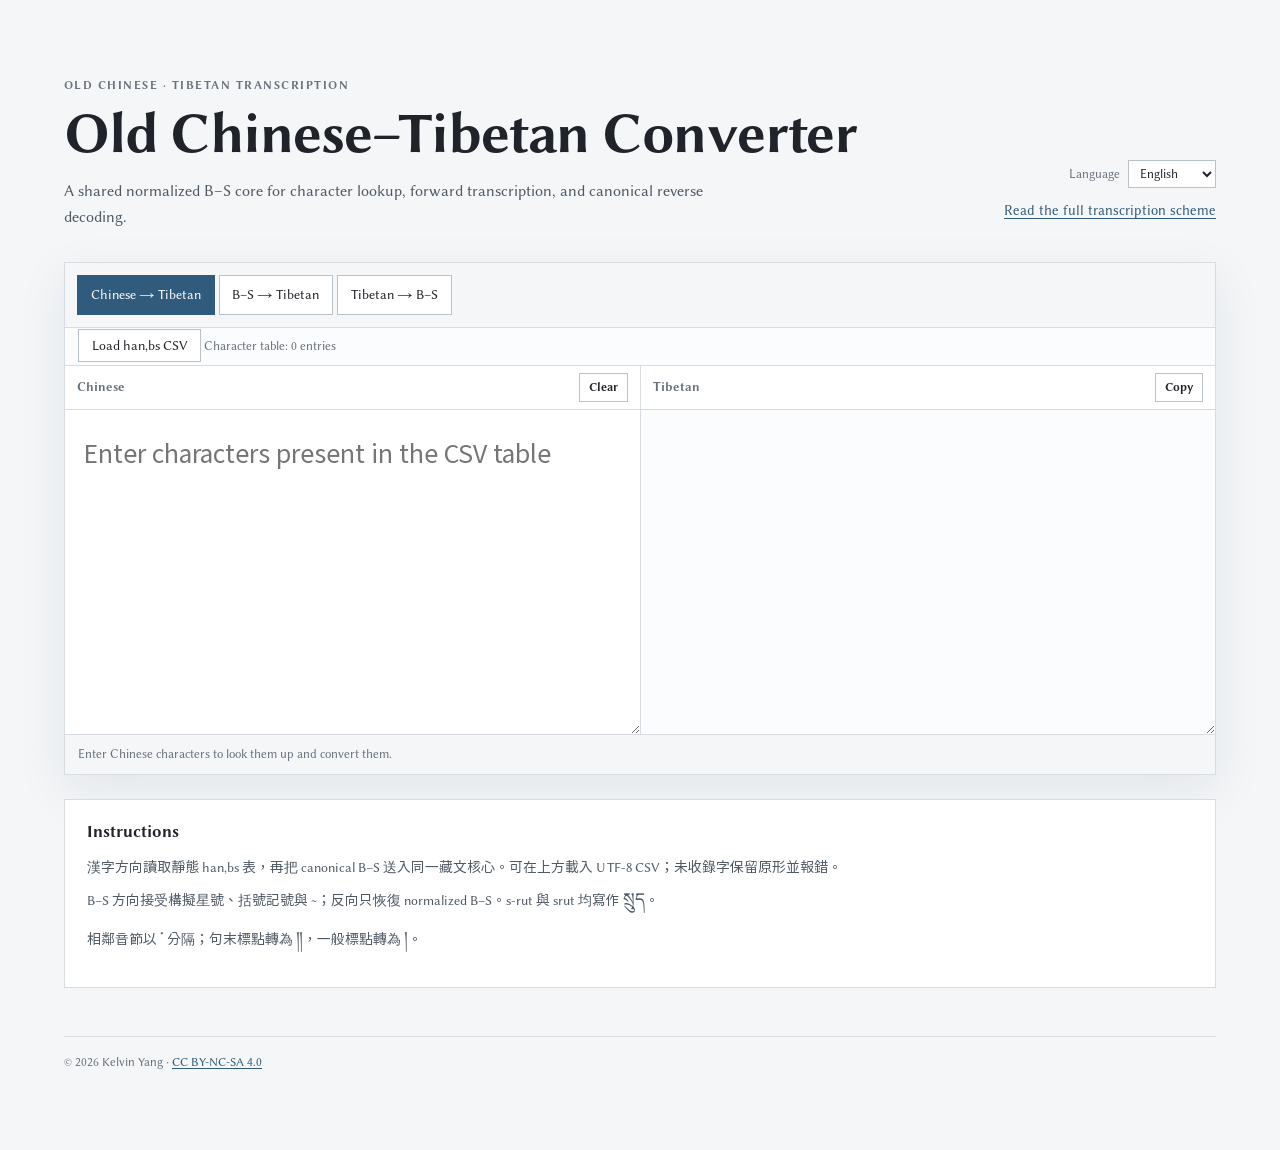
==== converter/index.html @ f6e24ae7 "feat: add Old Chinese Tibetan transcription scheme" ====
<!doctype html>
<html lang="zh-Hant">
<head>
  <meta charset="utf-8">
  <meta name="viewport" content="width=device-width, initial-scale=1">
  <meta name="description" content="漢字、Baxter–Sagart 上古漢語擬音與藏文雙向轉換。">
  <title>上古漢語–藏文轉換器</title>
  <link rel="preload" href="../fonts/NotoSerifTibetan-Regular.woff2?v=oc-tibetan-v1" as="font" type="font/woff2" crossorigin fetchpriority="high">
  <link rel="preload" href="../fonts/shanggu-web/ShangguSans-Regular-core.woff2?v=oc-tibetan-v1" as="font" type="font/woff2" crossorigin>
  <link rel="stylesheet" href="../fonts/shanggu-web.css?v=oc-tibetan-v1">
  <style>
    @font-face{font-family:"Libertinus";src:url("../fonts/LibertinusSans-Regular.woff2?v=oc-tibetan-v1") format("woff2");font-weight:400;font-display:swap}
    @font-face{font-family:"Libertinus";src:url("../fonts/LibertinusSans-Bold.woff2?v=oc-tibetan-v1") format("woff2");font-weight:700;font-display:swap}
    @font-face{font-family:"Tibetan";src:url("../fonts/NotoSerifTibetan-Regular.woff2?v=oc-tibetan-v1") format("woff2");font-weight:400;font-display:swap}
    :root{--ink:#20242a;--muted:#68717c;--line:#d6dce2;--accent:#315b7d;--soft:#f4f6f8;color:var(--ink);background:#f4f6f8;font-family:"Libertinus","Shanggu Web",sans-serif;font-synthesis:none}
    *{box-sizing:border-box}body{min-height:100vh;margin:0;line-height:1.6}.page{width:min(72rem,calc(100% - 2rem));margin:0 auto;padding:clamp(2rem,6vw,5rem) 0}
    header{display:flex;align-items:flex-end;justify-content:space-between;gap:2rem;margin-bottom:2rem}.eyebrow{margin:0 0 .4rem;color:var(--muted);font-size:.72rem;font-weight:700;letter-spacing:.13em;text-transform:uppercase}
    h1{margin:0;font-size:clamp(2rem,5vw,3.6rem);font-weight:700;line-height:1.12;letter-spacing:-.025em}.lead{max-width:42rem;margin:.8rem 0 0;color:#4f5964}a{color:var(--accent);text-underline-offset:.18em}
    .header-actions{display:flex;flex:0 0 auto;flex-direction:column;align-items:flex-end;gap:.7rem;padding-bottom:.5rem}.language{display:inline-flex;align-items:center;gap:.45rem;color:var(--muted);font-size:.8rem}
    .language select{border:1px solid #b9c1c9;padding:.3rem .45rem;color:var(--ink);background:#fff;font:inherit}.scheme-links{display:flex;flex-direction:column;align-items:flex-end;font-size:.9rem}
    .tool{overflow:hidden;border:1px solid var(--line);background:#fff;box-shadow:0 1rem 3rem rgba(29,43,56,.08)}.toolbar{display:flex;align-items:center;justify-content:space-between;gap:1rem;padding:.75rem;border-bottom:1px solid var(--line);background:var(--soft)}
    .directions{display:flex;flex-wrap:wrap;gap:.25rem}.options{padding:.45rem .8rem;border-bottom:1px solid var(--line);color:var(--muted);background:#fbfcfd;font-size:.8rem}
    button,.file-button{border:1px solid #b9c1c9;padding:.5rem .8rem;color:var(--ink);background:#fff;font:inherit;font-size:.86rem;cursor:pointer}button:hover,.file-button:hover{border-color:var(--accent);color:var(--accent)}button[aria-pressed="true"]{border-color:var(--accent);color:#fff;background:var(--accent)}
    button:focus-visible,textarea:focus-visible,select:focus-visible{outline:2px solid #8db1ce;outline-offset:2px}.editors{display:grid;grid-template-columns:1fr 1fr;min-height:23rem}.pane{display:flex;min-width:0;flex-direction:column}.pane+.pane{border-left:1px solid var(--line)}
    .pane-head{display:flex;align-items:center;justify-content:space-between;min-height:2.75rem;padding:.45rem .75rem;border-bottom:1px solid var(--line);color:var(--muted);font-size:.8rem;font-weight:700}.pane-head button{padding:.25rem .55rem;font-size:.75rem}
    textarea{display:block;width:100%;flex:1;resize:vertical;border:0;padding:1.2rem;color:var(--ink);background:#fff;font:1.15rem/1.85 "Libertinus","Shanggu Web",sans-serif}textarea[readonly]{background:#fbfcfd}textarea.tibetan{font-family:"Tibetan",serif;font-size:1.8rem;line-height:1.9}textarea.han{font-family:"Shanggu Web",sans-serif;font-size:1.55rem;line-height:1.9}
    .status{min-height:2.5rem;margin:0;padding:.6rem .8rem;border-top:1px solid var(--line);color:var(--muted);background:var(--soft);font-size:.8rem}.status.error{color:#8a342c;background:#fff3f1}
    .instructions{margin-top:1.5rem;padding:1.2rem 1.4rem;border:1px solid var(--line);background:#fff}.instructions h2{margin:0 0 .7rem;font-size:1.05rem}.instructions p{margin:.65rem 0;color:#4f5964;font-size:.86rem}code{font-family:"Libertinus",sans-serif}.tibetan-inline{font-family:"Tibetan",serif;font-size:1.25em}
    input[type="file"]{position:absolute;width:1px;height:1px;opacity:0;pointer-events:none}footer{margin-top:3rem;padding-top:1rem;border-top:1px solid var(--line);color:var(--muted);font-size:.78rem}
    @media(max-width:720px){.page{width:min(100% - 1rem,72rem);padding-top:1.5rem}header{display:block}.header-actions,.scheme-links{align-items:flex-start;margin-top:.8rem}.editors{grid-template-columns:1fr}.pane+.pane{border-left:0;border-top:1px solid var(--line)}textarea{min-height:12rem}}
  </style>
</head>
<body><main class="page">
  <header>
    <div><p class="eyebrow">Old Chinese · Tibetan transcription</p><h1 id="page-title">上古漢語–藏文轉換器</h1><p class="lead" id="lead">以 normalized B–S 為共同核心，支援漢字查表、B–S 正向轉寫及本方案藏文反向解碼。</p></div>
    <div class="header-actions"><label class="language"><span id="language-label">語言</span><select id="language"><option value="zh-Hant">繁體中文</option><option value="en">English</option></select></label><div class="scheme-links"><a id="scheme-link" href="../上古漢語藏文轉寫方案.html">閱讀完整轉寫方案</a></div></div>
  </header>
  <section class="tool" id="tool" aria-label="上古漢語–藏文轉換工具">
    <div class="toolbar"><div class="directions" id="directions" role="group" aria-label="轉換方向"><button id="direction-han" type="button" aria-pressed="true">漢字 → 藏文</button><button id="direction-bs" type="button" aria-pressed="false">B–S → 藏文</button><button id="direction-bo-bs" type="button" aria-pressed="false">藏文 → B–S</button></div><button id="swap" type="button" hidden>交換</button></div>
    <div class="options" id="han-options"><label class="file-button" for="csv-file" id="csv-label">載入 han,bs CSV</label><input id="csv-file" type="file" accept=".csv,text/csv"> <span id="table-status">正在載入漢字表……</span></div>
    <div class="editors"><div class="pane"><div class="pane-head"><label id="input-label" for="input">漢字</label><button id="clear" type="button">清除</button></div><textarea id="input" class="han" spellcheck="false" autocomplete="off" placeholder="輸入漢字；未收錄字不猜測"></textarea></div><div class="pane"><div class="pane-head"><label id="output-label" for="output">藏文</label><button id="copy" type="button">複製</button></div><textarea id="output" class="tibetan" readonly aria-live="polite"></textarea></div></div>
    <p class="status" id="status">正在載入漢字表……</p>
  </section>
  <section class="instructions" aria-labelledby="instructions-title"><h2 id="instructions-title">使用說明</h2><p id="instruction-han">漢字方向讀取靜態 <code>han,bs</code> 表，再把 canonical B–S 送入同一藏文核心。可在上方載入 UTF-8 CSV；未收錄字保留原形並報錯。</p><p id="instruction-bs">B–S 方向接受構擬星號、括號記號與 <code>~</code>；反向只恢復 normalized B–S。<code>s-rut</code> 與 <code>srut</code> 均寫作 <span class="tibetan-inline">སྲུད</span>。</p><p id="instruction-punctuation">相鄰音節以 <span class="tibetan-inline">་</span> 分隔；句末標點轉為 <span class="tibetan-inline">༎</span>，一般標點轉為 <span class="tibetan-inline">།</span>。</p></section>
  <footer>© 2026 Kelvin Yang · <a id="license" rel="license" href="https://creativecommons.org/licenses/by-nc-sa/4.0/deed.zh-hant">CC BY-NC-SA 4.0</a></footer>
</main>
<script src="data/rules.js?v=oc-tibetan-v1"></script><script src="converter.js?v=oc-tibetan-v1"></script>
<script>
  const strings={
    'zh-Hant':{title:'上古漢語–藏文轉換器',lead:'以 normalized B–S 為共同核心，支援漢字查表、B–S 正向轉寫及本方案藏文反向解碼。',language:'語言',scheme:'閱讀完整轉寫方案',han:'漢字 → 藏文',bs:'B–S → 藏文',reverse:'藏文 → B–S',swap:'交換',clear:'清除',copy:'複製',copied:'已複製',hanLabel:'漢字',boLabel:'藏文',hanPlaceholder:'輸入漢字；未收錄字不猜測',bsPlaceholder:'例如：*s-rut  *m-s-rəʔ',boPlaceholder:'例如：སྲུད',csv:'載入 han,bs CSV',loading:'正在載入漢字表……',failed:'預設漢字表無法載入；可手動選取 CSV。',ready:n=>`漢字表：${n} 字`,done:'轉換完成。',emptyHan:'輸入漢字後即時查表轉成藏文。',emptyBs:'輸入 B–S 後即時轉成藏文。',emptyReverse:'輸入本方案藏文後即時轉回 normalized B–S。',instructions:'使用說明'},
    en:{title:'Old Chinese–Tibetan Converter',lead:'A shared normalized B–S core for character lookup, forward transcription, and canonical reverse decoding.',language:'Language',scheme:'Read the full transcription scheme',han:'Chinese → Tibetan',bs:'B–S → Tibetan',reverse:'Tibetan → B–S',swap:'Swap',clear:'Clear',copy:'Copy',copied:'Copied',hanLabel:'Chinese',boLabel:'Tibetan',hanPlaceholder:'Enter characters present in the CSV table',bsPlaceholder:'Example: *s-rut  *m-s-rəʔ',boPlaceholder:'Example: སྲུད',csv:'Load han,bs CSV',loading:'Loading character table…',failed:'The default table could not be loaded; select a CSV manually.',ready:n=>`Character table: ${n} entries`,done:'Conversion complete.',emptyHan:'Enter Chinese characters to look them up and convert them.',emptyBs:'Enter B–S to convert it to Tibetan.',emptyReverse:'Enter scheme Tibetan to decode it to normalized B–S.',instructions:'Instructions'}
  };
  let saved='';try{saved=localStorage.getItem('oc-tibetan-language')||''}catch(_){}
  const state={direction:'han',table:null,tableFailed:false,language:saved||(navigator.language.toLowerCase().startsWith('zh')?'zh-Hant':'en')};
  const input=document.querySelector('#input'),output=document.querySelector('#output'),status=document.querySelector('#status'),tableStatus=document.querySelector('#table-status');
  const directionHan=document.querySelector('#direction-han'),directionBs=document.querySelector('#direction-bs'),directionBoBs=document.querySelector('#direction-bo-bs'),languageSelect=document.querySelector('#language');
  const t=()=>strings[state.language];
  function convert(){
    if(state.direction==='han'&&!state.table){output.value='';status.classList.toggle('error',state.tableFailed);status.textContent=state.tableFailed?t().failed:t().loading;return}
    const result=state.direction==='han'?BsTibetan.hanToTibetan(input.value,state.table):state.direction==='bs'?BsTibetan.convertBsText(input.value):BsTibetan.convertTibetanText(input.value);
    output.value=result.output;status.classList.toggle('error',result.errors.length>0);status.textContent=result.errors.length?result.errors.join(state.language==='en'?'; ':'；'):input.value.trim()?t().done:state.direction==='han'?t().emptyHan:state.direction==='bs'?t().emptyBs:t().emptyReverse;
  }
  function setDirection(direction,preserve=false){
    state.direction=direction;directionHan.setAttribute('aria-pressed',direction==='han');directionBs.setAttribute('aria-pressed',direction==='bs');directionBoBs.setAttribute('aria-pressed',direction==='bo-bs');
    const reverse=direction==='bo-bs';document.querySelector('#input-label').textContent=direction==='han'?t().hanLabel:direction==='bs'?'B–S':t().boLabel;document.querySelector('#output-label').textContent=reverse?'B–S':t().boLabel;
    input.classList.toggle('tibetan',reverse);input.classList.toggle('han',direction==='han');output.classList.toggle('tibetan',!reverse);document.querySelector('#han-options').hidden=direction!=='han';document.querySelector('#swap').hidden=direction==='han';
    input.placeholder=direction==='han'?t().hanPlaceholder:direction==='bs'?t().bsPlaceholder:t().boPlaceholder;if(!preserve){input.value='';output.value=''}convert();
  }
  function applyLanguage(){
    const s=t();document.documentElement.lang=state.language;document.title=s.title;document.querySelector('#page-title').textContent=s.title;document.querySelector('#lead').textContent=s.lead;document.querySelector('#language-label').textContent=s.language;document.querySelector('#scheme-link').textContent=s.scheme;document.querySelector('#scheme-link').href=state.language==='en'?'../上古漢語藏文轉寫方案-en.html':'../上古漢語藏文轉寫方案.html';
    directionHan.textContent=s.han;directionBs.textContent=s.bs;directionBoBs.textContent=s.reverse;document.querySelector('#swap').textContent=s.swap;document.querySelector('#clear').textContent=s.clear;document.querySelector('#copy').textContent=s.copy;document.querySelector('#csv-label').textContent=s.csv;document.querySelector('#instructions-title').textContent=s.instructions;document.querySelector('#license').href='https://creativecommons.org/licenses/by-nc-sa/4.0/deed.'+(state.language==='en'?'en':'zh-hant');tableStatus.textContent=state.table?s.ready(state.table.size):state.tableFailed?s.failed:s.loading;languageSelect.value=state.language;setDirection(state.direction,true);
  }
  function loadTable(text){try{state.table=BsTibetan.parseHanBsCsv(text);state.tableFailed=false;tableStatus.textContent=t().ready(state.table.size)}catch(error){state.table=null;state.tableFailed=true;tableStatus.textContent=error.message}convert()}
  input.addEventListener('input',convert);directionHan.addEventListener('click',()=>setDirection('han'));directionBs.addEventListener('click',()=>setDirection('bs'));directionBoBs.addEventListener('click',()=>setDirection('bo-bs'));
  languageSelect.addEventListener('change',event=>{state.language=event.target.value;try{localStorage.setItem('oc-tibetan-language',state.language)}catch(_){}applyLanguage()});
  document.querySelector('#swap').addEventListener('click',()=>{const value=output.value;setDirection(state.direction==='bs'?'bo-bs':'bs',true);input.value=value;convert();input.focus()});
  document.querySelector('#clear').addEventListener('click',()=>{input.value='';convert();input.focus()});
  document.querySelector('#copy').addEventListener('click',async event=>{if(!output.value)return;try{await navigator.clipboard.writeText(output.value);event.currentTarget.textContent=t().copied;setTimeout(()=>event.currentTarget.textContent=t().copy,1200)}catch(_){output.select();document.execCommand('copy')}});
  document.querySelector('#csv-file').addEventListener('change',async event=>{const file=event.target.files[0];if(file)loadTable(await file.text())});
  applyLanguage();if(typeof fetch==='function')fetch('data/han-bs.csv?v=oc-tibetan-v1').then(response=>{if(!response.ok)throw new Error(String(response.status));return response.text()}).then(loadTable).catch(()=>{state.tableFailed=true;tableStatus.textContent=t().failed;convert()});
</script>
</body></html>
---- fonts/shanggu-web.css ----
@font-face{font-family:"Shanggu Web";src:url("shanggu-web/ShangguSans-Regular-core.woff2?v=oc-tibetan-v1") format("woff2");font-weight:400;font-style:normal;font-display:swap}
@font-face{font-family:"Shanggu Web";src:url("shanggu-web/ShangguSans-Bold-core.woff2?v=oc-tibetan-v1") format("woff2");font-weight:700;font-style:normal;font-display:swap}
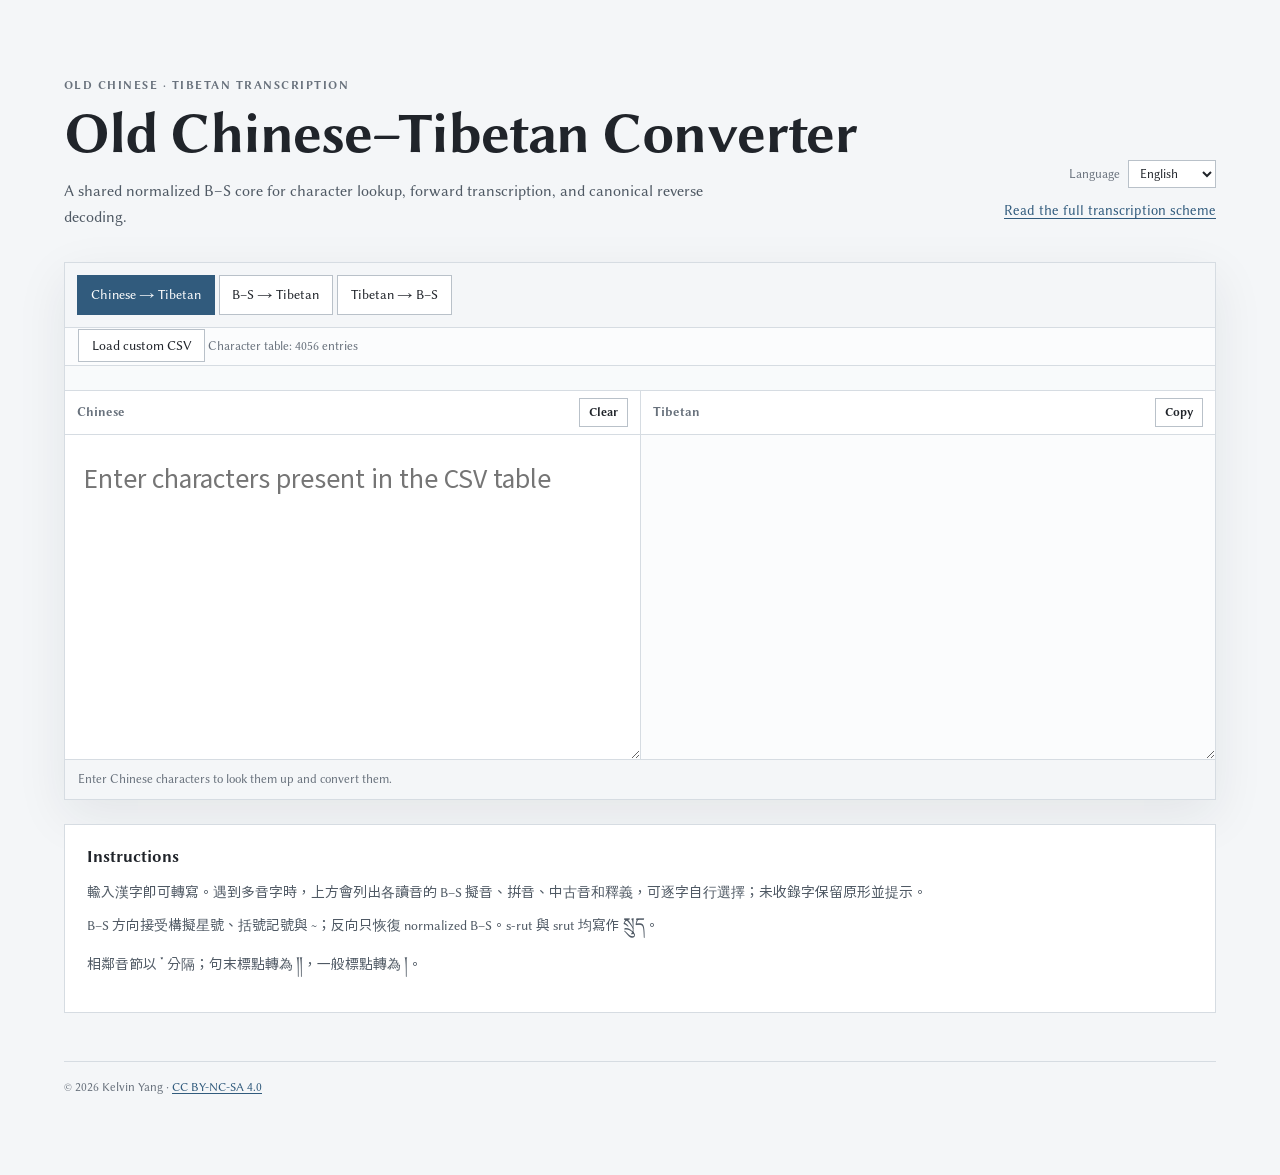
==== commit 94f39e10: "feat: add Baxter-Sagart character readings" ====
--- a/converter/index.html
+++ b/converter/index.html
@@ -5,13 +5,13 @@
   <meta name="viewport" content="width=device-width, initial-scale=1">
   <meta name="description" content="漢字、Baxter–Sagart 上古漢語擬音與藏文雙向轉換。">
   <title>上古漢語–藏文轉換器</title>
-  <link rel="preload" href="../fonts/NotoSerifTibetan-Regular.woff2?v=oc-tibetan-v1" as="font" type="font/woff2" crossorigin fetchpriority="high">
-  <link rel="preload" href="../fonts/shanggu-web/ShangguSans-Regular-core.woff2?v=oc-tibetan-v1" as="font" type="font/woff2" crossorigin>
-  <link rel="stylesheet" href="../fonts/shanggu-web.css?v=oc-tibetan-v1">
+  <link rel="preload" href="../fonts/NotoSerifTibetan-Regular.woff2?v=oc-tibetan-v2" as="font" type="font/woff2" crossorigin fetchpriority="high">
+  <link rel="preload" href="../fonts/shanggu-web/ShangguSans-Regular-core.woff2?v=oc-tibetan-v2" as="font" type="font/woff2" crossorigin>
+  <link rel="stylesheet" href="../fonts/shanggu-web.css?v=oc-tibetan-v2">
   <style>
-    @font-face{font-family:"Libertinus";src:url("../fonts/LibertinusSans-Regular.woff2?v=oc-tibetan-v1") format("woff2");font-weight:400;font-display:swap}
-    @font-face{font-family:"Libertinus";src:url("../fonts/LibertinusSans-Bold.woff2?v=oc-tibetan-v1") format("woff2");font-weight:700;font-display:swap}
-    @font-face{font-family:"Tibetan";src:url("../fonts/NotoSerifTibetan-Regular.woff2?v=oc-tibetan-v1") format("woff2");font-weight:400;font-display:swap}
+    @font-face{font-family:"Libertinus";src:url("../fonts/LibertinusSans-Regular.woff2?v=oc-tibetan-v2") format("woff2");font-weight:400;font-display:swap}
+    @font-face{font-family:"Libertinus";src:url("../fonts/LibertinusSans-Bold.woff2?v=oc-tibetan-v2") format("woff2");font-weight:700;font-display:swap}
+    @font-face{font-family:"Tibetan";src:url("../fonts/NotoSerifTibetan-Regular.woff2?v=oc-tibetan-v2") format("woff2");font-weight:400;font-display:swap}
     :root{--ink:#20242a;--muted:#68717c;--line:#d6dce2;--accent:#315b7d;--soft:#f4f6f8;color:var(--ink);background:#f4f6f8;font-family:"Libertinus","Shanggu Web",sans-serif;font-synthesis:none}
     *{box-sizing:border-box}body{min-height:100vh;margin:0;line-height:1.6}.page{width:min(72rem,calc(100% - 2rem));margin:0 auto;padding:clamp(2rem,6vw,5rem) 0}
     header{display:flex;align-items:flex-end;justify-content:space-between;gap:2rem;margin-bottom:2rem}.eyebrow{margin:0 0 .4rem;color:var(--muted);font-size:.72rem;font-weight:700;letter-spacing:.13em;text-transform:uppercase}
@@ -20,6 +20,7 @@
     .language select{border:1px solid #b9c1c9;padding:.3rem .45rem;color:var(--ink);background:#fff;font:inherit}.scheme-links{display:flex;flex-direction:column;align-items:flex-end;font-size:.9rem}
     .tool{overflow:hidden;border:1px solid var(--line);background:#fff;box-shadow:0 1rem 3rem rgba(29,43,56,.08)}.toolbar{display:flex;align-items:center;justify-content:space-between;gap:1rem;padding:.75rem;border-bottom:1px solid var(--line);background:var(--soft)}
     .directions{display:flex;flex-wrap:wrap;gap:.25rem}.options{padding:.45rem .8rem;border-bottom:1px solid var(--line);color:var(--muted);background:#fbfcfd;font-size:.8rem}
+    .reading-choices{display:grid;grid-template-columns:repeat(auto-fit,minmax(17rem,1fr));gap:.55rem;padding:.75rem;border-bottom:1px solid var(--line);background:#f8fafb}.reading-choice{display:grid;grid-template-columns:auto 1fr;align-items:center;gap:.55rem;min-width:0}.reading-choice span{font-family:"Shanggu Web",sans-serif;font-size:1.2rem}.reading-choice select{min-width:0;width:100%;border:1px solid #b9c1c9;padding:.4rem .5rem;background:#fff;font:inherit}
     button,.file-button{border:1px solid #b9c1c9;padding:.5rem .8rem;color:var(--ink);background:#fff;font:inherit;font-size:.86rem;cursor:pointer}button:hover,.file-button:hover{border-color:var(--accent);color:var(--accent)}button[aria-pressed="true"]{border-color:var(--accent);color:#fff;background:var(--accent)}
     button:focus-visible,textarea:focus-visible,select:focus-visible{outline:2px solid #8db1ce;outline-offset:2px}.editors{display:grid;grid-template-columns:1fr 1fr;min-height:23rem}.pane{display:flex;min-width:0;flex-direction:column}.pane+.pane{border-left:1px solid var(--line)}
     .pane-head{display:flex;align-items:center;justify-content:space-between;min-height:2.75rem;padding:.45rem .75rem;border-bottom:1px solid var(--line);color:var(--muted);font-size:.8rem;font-weight:700}.pane-head button{padding:.25rem .55rem;font-size:.75rem}
@@ -37,46 +38,56 @@
   </header>
   <section class="tool" id="tool" aria-label="上古漢語–藏文轉換工具">
     <div class="toolbar"><div class="directions" id="directions" role="group" aria-label="轉換方向"><button id="direction-han" type="button" aria-pressed="true">漢字 → 藏文</button><button id="direction-bs" type="button" aria-pressed="false">B–S → 藏文</button><button id="direction-bo-bs" type="button" aria-pressed="false">藏文 → B–S</button></div><button id="swap" type="button" hidden>交換</button></div>
-    <div class="options" id="han-options"><label class="file-button" for="csv-file" id="csv-label">載入 han,bs CSV</label><input id="csv-file" type="file" accept=".csv,text/csv"> <span id="table-status">正在載入漢字表……</span></div>
+    <div class="options" id="han-options"><label class="file-button" for="csv-file" id="csv-label">載入自訂 CSV</label><input id="csv-file" type="file" accept=".csv,text/csv"> <span id="table-status">正在載入漢字表……</span></div>
+    <div class="reading-choices" id="reading-choices" aria-label="多音字讀音選擇" hidden></div>
     <div class="editors"><div class="pane"><div class="pane-head"><label id="input-label" for="input">漢字</label><button id="clear" type="button">清除</button></div><textarea id="input" class="han" spellcheck="false" autocomplete="off" placeholder="輸入漢字；未收錄字不猜測"></textarea></div><div class="pane"><div class="pane-head"><label id="output-label" for="output">藏文</label><button id="copy" type="button">複製</button></div><textarea id="output" class="tibetan" readonly aria-live="polite"></textarea></div></div>
     <p class="status" id="status">正在載入漢字表……</p>
   </section>
-  <section class="instructions" aria-labelledby="instructions-title"><h2 id="instructions-title">使用說明</h2><p id="instruction-han">漢字方向讀取靜態 <code>han,bs</code> 表，再把 canonical B–S 送入同一藏文核心。可在上方載入 UTF-8 CSV；未收錄字保留原形並報錯。</p><p id="instruction-bs">B–S 方向接受構擬星號、括號記號與 <code>~</code>；反向只恢復 normalized B–S。<code>s-rut</code> 與 <code>srut</code> 均寫作 <span class="tibetan-inline">སྲུད</span>。</p><p id="instruction-punctuation">相鄰音節以 <span class="tibetan-inline">་</span> 分隔；句末標點轉為 <span class="tibetan-inline">༎</span>，一般標點轉為 <span class="tibetan-inline">།</span>。</p></section>
+  <section class="instructions" aria-labelledby="instructions-title"><h2 id="instructions-title">使用說明</h2><p id="instruction-han">輸入漢字即可轉寫。遇到多音字時，上方會列出各讀音的 B–S 擬音、拼音、中古音和釋義，可逐字自行選擇；未收錄字保留原形並提示。</p><p id="instruction-bs">B–S 方向接受構擬星號、括號記號與 <code>~</code>；反向只恢復 normalized B–S。<code>s-rut</code> 與 <code>srut</code> 均寫作 <span class="tibetan-inline">སྲུད</span>。</p><p id="instruction-punctuation">相鄰音節以 <span class="tibetan-inline">་</span> 分隔；句末標點轉為 <span class="tibetan-inline">༎</span>，一般標點轉為 <span class="tibetan-inline">།</span>。</p></section>
   <footer>© 2026 Kelvin Yang · <a id="license" rel="license" href="https://creativecommons.org/licenses/by-nc-sa/4.0/deed.zh-hant">CC BY-NC-SA 4.0</a></footer>
 </main>
-<script src="data/rules.js?v=oc-tibetan-v1"></script><script src="converter.js?v=oc-tibetan-v1"></script>
+<script src="data/rules.js?v=oc-tibetan-v2"></script><script src="converter.js?v=oc-tibetan-v2"></script>
 <script>
   const strings={
-    'zh-Hant':{title:'上古漢語–藏文轉換器',lead:'以 normalized B–S 為共同核心，支援漢字查表、B–S 正向轉寫及本方案藏文反向解碼。',language:'語言',scheme:'閱讀完整轉寫方案',han:'漢字 → 藏文',bs:'B–S → 藏文',reverse:'藏文 → B–S',swap:'交換',clear:'清除',copy:'複製',copied:'已複製',hanLabel:'漢字',boLabel:'藏文',hanPlaceholder:'輸入漢字；未收錄字不猜測',bsPlaceholder:'例如：*s-rut  *m-s-rəʔ',boPlaceholder:'例如：སྲུད',csv:'載入 han,bs CSV',loading:'正在載入漢字表……',failed:'預設漢字表無法載入；可手動選取 CSV。',ready:n=>`漢字表：${n} 字`,done:'轉換完成。',emptyHan:'輸入漢字後即時查表轉成藏文。',emptyBs:'輸入 B–S 後即時轉成藏文。',emptyReverse:'輸入本方案藏文後即時轉回 normalized B–S。',instructions:'使用說明'},
-    en:{title:'Old Chinese–Tibetan Converter',lead:'A shared normalized B–S core for character lookup, forward transcription, and canonical reverse decoding.',language:'Language',scheme:'Read the full transcription scheme',han:'Chinese → Tibetan',bs:'B–S → Tibetan',reverse:'Tibetan → B–S',swap:'Swap',clear:'Clear',copy:'Copy',copied:'Copied',hanLabel:'Chinese',boLabel:'Tibetan',hanPlaceholder:'Enter characters present in the CSV table',bsPlaceholder:'Example: *s-rut  *m-s-rəʔ',boPlaceholder:'Example: སྲུད',csv:'Load han,bs CSV',loading:'Loading character table…',failed:'The default table could not be loaded; select a CSV manually.',ready:n=>`Character table: ${n} entries`,done:'Conversion complete.',emptyHan:'Enter Chinese characters to look them up and convert them.',emptyBs:'Enter B–S to convert it to Tibetan.',emptyReverse:'Enter scheme Tibetan to decode it to normalized B–S.',instructions:'Instructions'}
+    'zh-Hant':{title:'上古漢語–藏文轉換器',lead:'以 normalized B–S 為共同核心，支援漢字查表、B–S 正向轉寫及本方案藏文反向解碼。',language:'語言',scheme:'閱讀完整轉寫方案',han:'漢字 → 藏文',bs:'B–S → 藏文',reverse:'藏文 → B–S',swap:'交換',clear:'清除',copy:'複製',copied:'已複製',hanLabel:'漢字',boLabel:'藏文',hanPlaceholder:'輸入漢字；未收錄字不猜測',bsPlaceholder:'例如：*s-rut  *m-s-rəʔ',boPlaceholder:'例如：སྲུད',csv:'載入自訂 CSV',loading:'正在載入漢字表……',failed:'預設漢字表無法載入；可手動選取 CSV。',ready:n=>`漢字表：${n} 字`,done:'轉換完成。',ambiguous:n=>`有 ${n} 個多音字，請在上方選擇讀音。`,emptyHan:'輸入漢字後即時查表轉成藏文。',emptyBs:'輸入 B–S 後即時轉成藏文。',emptyReverse:'輸入本方案藏文後即時轉回 normalized B–S。',instructions:'使用說明'},
+    en:{title:'Old Chinese–Tibetan Converter',lead:'A shared normalized B–S core for character lookup, forward transcription, and canonical reverse decoding.',language:'Language',scheme:'Read the full transcription scheme',han:'Chinese → Tibetan',bs:'B–S → Tibetan',reverse:'Tibetan → B–S',swap:'Swap',clear:'Clear',copy:'Copy',copied:'Copied',hanLabel:'Chinese',boLabel:'Tibetan',hanPlaceholder:'Enter characters present in the CSV table',bsPlaceholder:'Example: *s-rut  *m-s-rəʔ',boPlaceholder:'Example: སྲུད',csv:'Load custom CSV',loading:'Loading character table…',failed:'The default table could not be loaded; select a CSV manually.',ready:n=>`Character table: ${n} entries`,done:'Conversion complete.',ambiguous:n=>`${n} polyphonic character${n===1?'':'s'}: choose readings above.`,emptyHan:'Enter Chinese characters to look them up and convert them.',emptyBs:'Enter B–S to convert it to Tibetan.',emptyReverse:'Enter scheme Tibetan to decode it to normalized B–S.',instructions:'Instructions'}
   };
   let saved='';try{saved=localStorage.getItem('oc-tibetan-language')||''}catch(_){}
-  const state={direction:'han',table:null,tableFailed:false,language:saved||(navigator.language.toLowerCase().startsWith('zh')?'zh-Hant':'en')};
-  const input=document.querySelector('#input'),output=document.querySelector('#output'),status=document.querySelector('#status'),tableStatus=document.querySelector('#table-status');
+  const state={direction:'han',table:null,tableFailed:false,readingChoices:{},language:saved||(navigator.language.toLowerCase().startsWith('zh')?'zh-Hant':'en')};
+  const input=document.querySelector('#input'),output=document.querySelector('#output'),status=document.querySelector('#status'),tableStatus=document.querySelector('#table-status'),readingChoices=document.querySelector('#reading-choices');
   const directionHan=document.querySelector('#direction-han'),directionBs=document.querySelector('#direction-bs'),directionBoBs=document.querySelector('#direction-bo-bs'),languageSelect=document.querySelector('#language');
   const t=()=>strings[state.language];
+  function readingLabel(option){return [option.bs,option.pinyin,option.middleChinese,option.gloss].filter(Boolean).join(' · ')}
+  function renderReadingChoices(ambiguities){
+    readingChoices.replaceChildren();readingChoices.hidden=state.direction!=='han'||!ambiguities.length;
+    for(const ambiguity of ambiguities){
+      const label=document.createElement('label');label.className='reading-choice';const character=document.createElement('span');character.textContent=ambiguity.character;const select=document.createElement('select');select.setAttribute('aria-label',`${ambiguity.character} ${ambiguity.index+1}`);
+      ambiguity.options.forEach((option,index)=>{const element=document.createElement('option');element.value=String(index);element.textContent=readingLabel(option);element.selected=index===ambiguity.selected;select.append(element)});
+      select.addEventListener('change',()=>{state.readingChoices[ambiguity.index]=Number(select.value);convert()});label.append(character,select);readingChoices.append(label);
+    }
+  }
   function convert(){
-    if(state.direction==='han'&&!state.table){output.value='';status.classList.toggle('error',state.tableFailed);status.textContent=state.tableFailed?t().failed:t().loading;return}
-    const result=state.direction==='han'?BsTibetan.hanToTibetan(input.value,state.table):state.direction==='bs'?BsTibetan.convertBsText(input.value):BsTibetan.convertTibetanText(input.value);
-    output.value=result.output;status.classList.toggle('error',result.errors.length>0);status.textContent=result.errors.length?result.errors.join(state.language==='en'?'; ':'；'):input.value.trim()?t().done:state.direction==='han'?t().emptyHan:state.direction==='bs'?t().emptyBs:t().emptyReverse;
+    if(state.direction==='han'&&!state.table){output.value='';renderReadingChoices([]);status.classList.toggle('error',state.tableFailed);status.textContent=state.tableFailed?t().failed:t().loading;return}
+    const result=state.direction==='han'?BsTibetan.hanToTibetan(input.value,state.table,state.readingChoices):state.direction==='bs'?BsTibetan.convertBsText(input.value):BsTibetan.convertTibetanText(input.value);
+    renderReadingChoices(result.ambiguities||[]);output.value=result.output;status.classList.toggle('error',result.errors.length>0);status.textContent=result.errors.length?result.errors.join(state.language==='en'?'; ':'；'):result.ambiguities?.length?t().ambiguous(result.ambiguities.length):input.value.trim()?t().done:state.direction==='han'?t().emptyHan:state.direction==='bs'?t().emptyBs:t().emptyReverse;
   }
   function setDirection(direction,preserve=false){
     state.direction=direction;directionHan.setAttribute('aria-pressed',direction==='han');directionBs.setAttribute('aria-pressed',direction==='bs');directionBoBs.setAttribute('aria-pressed',direction==='bo-bs');
     const reverse=direction==='bo-bs';document.querySelector('#input-label').textContent=direction==='han'?t().hanLabel:direction==='bs'?'B–S':t().boLabel;document.querySelector('#output-label').textContent=reverse?'B–S':t().boLabel;
     input.classList.toggle('tibetan',reverse);input.classList.toggle('han',direction==='han');output.classList.toggle('tibetan',!reverse);document.querySelector('#han-options').hidden=direction!=='han';document.querySelector('#swap').hidden=direction==='han';
-    input.placeholder=direction==='han'?t().hanPlaceholder:direction==='bs'?t().bsPlaceholder:t().boPlaceholder;if(!preserve){input.value='';output.value=''}convert();
+    input.placeholder=direction==='han'?t().hanPlaceholder:direction==='bs'?t().bsPlaceholder:t().boPlaceholder;if(!preserve){input.value='';output.value='';state.readingChoices={}}convert();
   }
   function applyLanguage(){
     const s=t();document.documentElement.lang=state.language;document.title=s.title;document.querySelector('#page-title').textContent=s.title;document.querySelector('#lead').textContent=s.lead;document.querySelector('#language-label').textContent=s.language;document.querySelector('#scheme-link').textContent=s.scheme;document.querySelector('#scheme-link').href=state.language==='en'?'../上古漢語藏文轉寫方案-en.html':'../上古漢語藏文轉寫方案.html';
     directionHan.textContent=s.han;directionBs.textContent=s.bs;directionBoBs.textContent=s.reverse;document.querySelector('#swap').textContent=s.swap;document.querySelector('#clear').textContent=s.clear;document.querySelector('#copy').textContent=s.copy;document.querySelector('#csv-label').textContent=s.csv;document.querySelector('#instructions-title').textContent=s.instructions;document.querySelector('#license').href='https://creativecommons.org/licenses/by-nc-sa/4.0/deed.'+(state.language==='en'?'en':'zh-hant');tableStatus.textContent=state.table?s.ready(state.table.size):state.tableFailed?s.failed:s.loading;languageSelect.value=state.language;setDirection(state.direction,true);
   }
   function loadTable(text){try{state.table=BsTibetan.parseHanBsCsv(text);state.tableFailed=false;tableStatus.textContent=t().ready(state.table.size)}catch(error){state.table=null;state.tableFailed=true;tableStatus.textContent=error.message}convert()}
-  input.addEventListener('input',convert);directionHan.addEventListener('click',()=>setDirection('han'));directionBs.addEventListener('click',()=>setDirection('bs'));directionBoBs.addEventListener('click',()=>setDirection('bo-bs'));
+  input.addEventListener('input',()=>{state.readingChoices={};convert()});directionHan.addEventListener('click',()=>setDirection('han'));directionBs.addEventListener('click',()=>setDirection('bs'));directionBoBs.addEventListener('click',()=>setDirection('bo-bs'));
   languageSelect.addEventListener('change',event=>{state.language=event.target.value;try{localStorage.setItem('oc-tibetan-language',state.language)}catch(_){}applyLanguage()});
   document.querySelector('#swap').addEventListener('click',()=>{const value=output.value;setDirection(state.direction==='bs'?'bo-bs':'bs',true);input.value=value;convert();input.focus()});
   document.querySelector('#clear').addEventListener('click',()=>{input.value='';convert();input.focus()});
   document.querySelector('#copy').addEventListener('click',async event=>{if(!output.value)return;try{await navigator.clipboard.writeText(output.value);event.currentTarget.textContent=t().copied;setTimeout(()=>event.currentTarget.textContent=t().copy,1200)}catch(_){output.select();document.execCommand('copy')}});
   document.querySelector('#csv-file').addEventListener('change',async event=>{const file=event.target.files[0];if(file)loadTable(await file.text())});
-  applyLanguage();if(typeof fetch==='function')fetch('data/han-bs.csv?v=oc-tibetan-v1').then(response=>{if(!response.ok)throw new Error(String(response.status));return response.text()}).then(loadTable).catch(()=>{state.tableFailed=true;tableStatus.textContent=t().failed;convert()});
+  applyLanguage();if(typeof fetch==='function')fetch('data/han-bs.csv?v=oc-tibetan-v2').then(response=>{if(!response.ok)throw new Error(String(response.status));return response.text()}).then(loadTable).catch(()=>{state.tableFailed=true;tableStatus.textContent=t().failed;convert()});
 </script>
 </body></html>
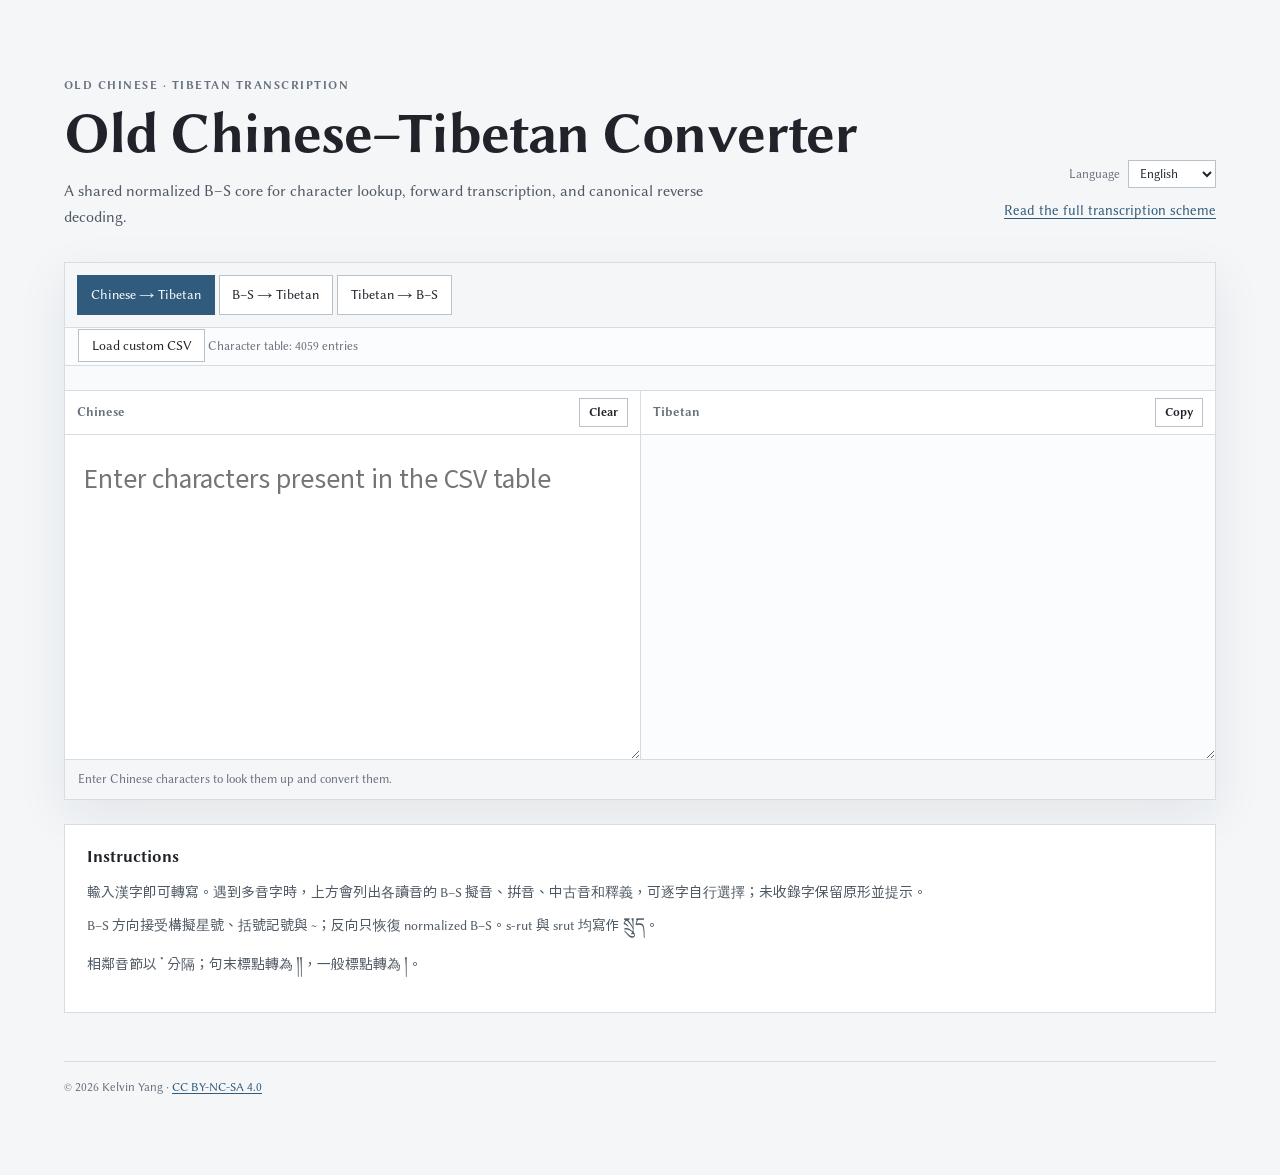
==== commit 48c4447b: "fix: ignore quotes in character conversion" ====
--- a/converter/index.html
+++ b/converter/index.html
@@ -5,13 +5,13 @@
   <meta name="viewport" content="width=device-width, initial-scale=1">
   <meta name="description" content="漢字、Baxter–Sagart 上古漢語擬音與藏文雙向轉換。">
   <title>上古漢語–藏文轉換器</title>
-  <link rel="preload" href="../fonts/NotoSerifTibetan-Regular.woff2?v=oc-tibetan-v2" as="font" type="font/woff2" crossorigin fetchpriority="high">
-  <link rel="preload" href="../fonts/shanggu-web/ShangguSans-Regular-core.woff2?v=oc-tibetan-v2" as="font" type="font/woff2" crossorigin>
-  <link rel="stylesheet" href="../fonts/shanggu-web.css?v=oc-tibetan-v2">
+  <link rel="preload" href="../fonts/NotoSerifTibetan-Regular.woff2?v=oc-tibetan-v3" as="font" type="font/woff2" crossorigin fetchpriority="high">
+  <link rel="preload" href="../fonts/shanggu-web/ShangguSans-Regular-core.woff2?v=oc-tibetan-v3" as="font" type="font/woff2" crossorigin>
+  <link rel="stylesheet" href="../fonts/shanggu-web.css?v=oc-tibetan-v3">
   <style>
-    @font-face{font-family:"Libertinus";src:url("../fonts/LibertinusSans-Regular.woff2?v=oc-tibetan-v2") format("woff2");font-weight:400;font-display:swap}
-    @font-face{font-family:"Libertinus";src:url("../fonts/LibertinusSans-Bold.woff2?v=oc-tibetan-v2") format("woff2");font-weight:700;font-display:swap}
-    @font-face{font-family:"Tibetan";src:url("../fonts/NotoSerifTibetan-Regular.woff2?v=oc-tibetan-v2") format("woff2");font-weight:400;font-display:swap}
+    @font-face{font-family:"Libertinus";src:url("../fonts/LibertinusSans-Regular.woff2?v=oc-tibetan-v3") format("woff2");font-weight:400;font-display:swap}
+    @font-face{font-family:"Libertinus";src:url("../fonts/LibertinusSans-Bold.woff2?v=oc-tibetan-v3") format("woff2");font-weight:700;font-display:swap}
+    @font-face{font-family:"Tibetan";src:url("../fonts/NotoSerifTibetan-Regular.woff2?v=oc-tibetan-v3") format("woff2");font-weight:400;font-display:swap}
     :root{--ink:#20242a;--muted:#68717c;--line:#d6dce2;--accent:#315b7d;--soft:#f4f6f8;color:var(--ink);background:#f4f6f8;font-family:"Libertinus","Shanggu Web",sans-serif;font-synthesis:none}
     *{box-sizing:border-box}body{min-height:100vh;margin:0;line-height:1.6}.page{width:min(72rem,calc(100% - 2rem));margin:0 auto;padding:clamp(2rem,6vw,5rem) 0}
     header{display:flex;align-items:flex-end;justify-content:space-between;gap:2rem;margin-bottom:2rem}.eyebrow{margin:0 0 .4rem;color:var(--muted);font-size:.72rem;font-weight:700;letter-spacing:.13em;text-transform:uppercase}
@@ -46,7 +46,7 @@
   <section class="instructions" aria-labelledby="instructions-title"><h2 id="instructions-title">使用說明</h2><p id="instruction-han">輸入漢字即可轉寫。遇到多音字時，上方會列出各讀音的 B–S 擬音、拼音、中古音和釋義，可逐字自行選擇；未收錄字保留原形並提示。</p><p id="instruction-bs">B–S 方向接受構擬星號、括號記號與 <code>~</code>；反向只恢復 normalized B–S。<code>s-rut</code> 與 <code>srut</code> 均寫作 <span class="tibetan-inline">སྲུད</span>。</p><p id="instruction-punctuation">相鄰音節以 <span class="tibetan-inline">་</span> 分隔；句末標點轉為 <span class="tibetan-inline">༎</span>，一般標點轉為 <span class="tibetan-inline">།</span>。</p></section>
   <footer>© 2026 Kelvin Yang · <a id="license" rel="license" href="https://creativecommons.org/licenses/by-nc-sa/4.0/deed.zh-hant">CC BY-NC-SA 4.0</a></footer>
 </main>
-<script src="data/rules.js?v=oc-tibetan-v2"></script><script src="converter.js?v=oc-tibetan-v2"></script>
+<script src="data/rules.js?v=oc-tibetan-v3"></script><script src="converter.js?v=oc-tibetan-v3"></script>
 <script>
   const strings={
     'zh-Hant':{title:'上古漢語–藏文轉換器',lead:'以 normalized B–S 為共同核心，支援漢字查表、B–S 正向轉寫及本方案藏文反向解碼。',language:'語言',scheme:'閱讀完整轉寫方案',han:'漢字 → 藏文',bs:'B–S → 藏文',reverse:'藏文 → B–S',swap:'交換',clear:'清除',copy:'複製',copied:'已複製',hanLabel:'漢字',boLabel:'藏文',hanPlaceholder:'輸入漢字；未收錄字不猜測',bsPlaceholder:'例如：*s-rut  *m-s-rəʔ',boPlaceholder:'例如：སྲུད',csv:'載入自訂 CSV',loading:'正在載入漢字表……',failed:'預設漢字表無法載入；可手動選取 CSV。',ready:n=>`漢字表：${n} 字`,done:'轉換完成。',ambiguous:n=>`有 ${n} 個多音字，請在上方選擇讀音。`,emptyHan:'輸入漢字後即時查表轉成藏文。',emptyBs:'輸入 B–S 後即時轉成藏文。',emptyReverse:'輸入本方案藏文後即時轉回 normalized B–S。',instructions:'使用說明'},
@@ -88,6 +88,6 @@
   document.querySelector('#clear').addEventListener('click',()=>{input.value='';convert();input.focus()});
   document.querySelector('#copy').addEventListener('click',async event=>{if(!output.value)return;try{await navigator.clipboard.writeText(output.value);event.currentTarget.textContent=t().copied;setTimeout(()=>event.currentTarget.textContent=t().copy,1200)}catch(_){output.select();document.execCommand('copy')}});
   document.querySelector('#csv-file').addEventListener('change',async event=>{const file=event.target.files[0];if(file)loadTable(await file.text())});
-  applyLanguage();if(typeof fetch==='function')fetch('data/han-bs.csv?v=oc-tibetan-v2').then(response=>{if(!response.ok)throw new Error(String(response.status));return response.text()}).then(loadTable).catch(()=>{state.tableFailed=true;tableStatus.textContent=t().failed;convert()});
+  applyLanguage();if(typeof fetch==='function')fetch('data/han-bs.csv?v=oc-tibetan-v3').then(response=>{if(!response.ok)throw new Error(String(response.status));return response.text()}).then(loadTable).catch(()=>{state.tableFailed=true;tableStatus.textContent=t().failed;convert()});
 </script>
 </body></html>
